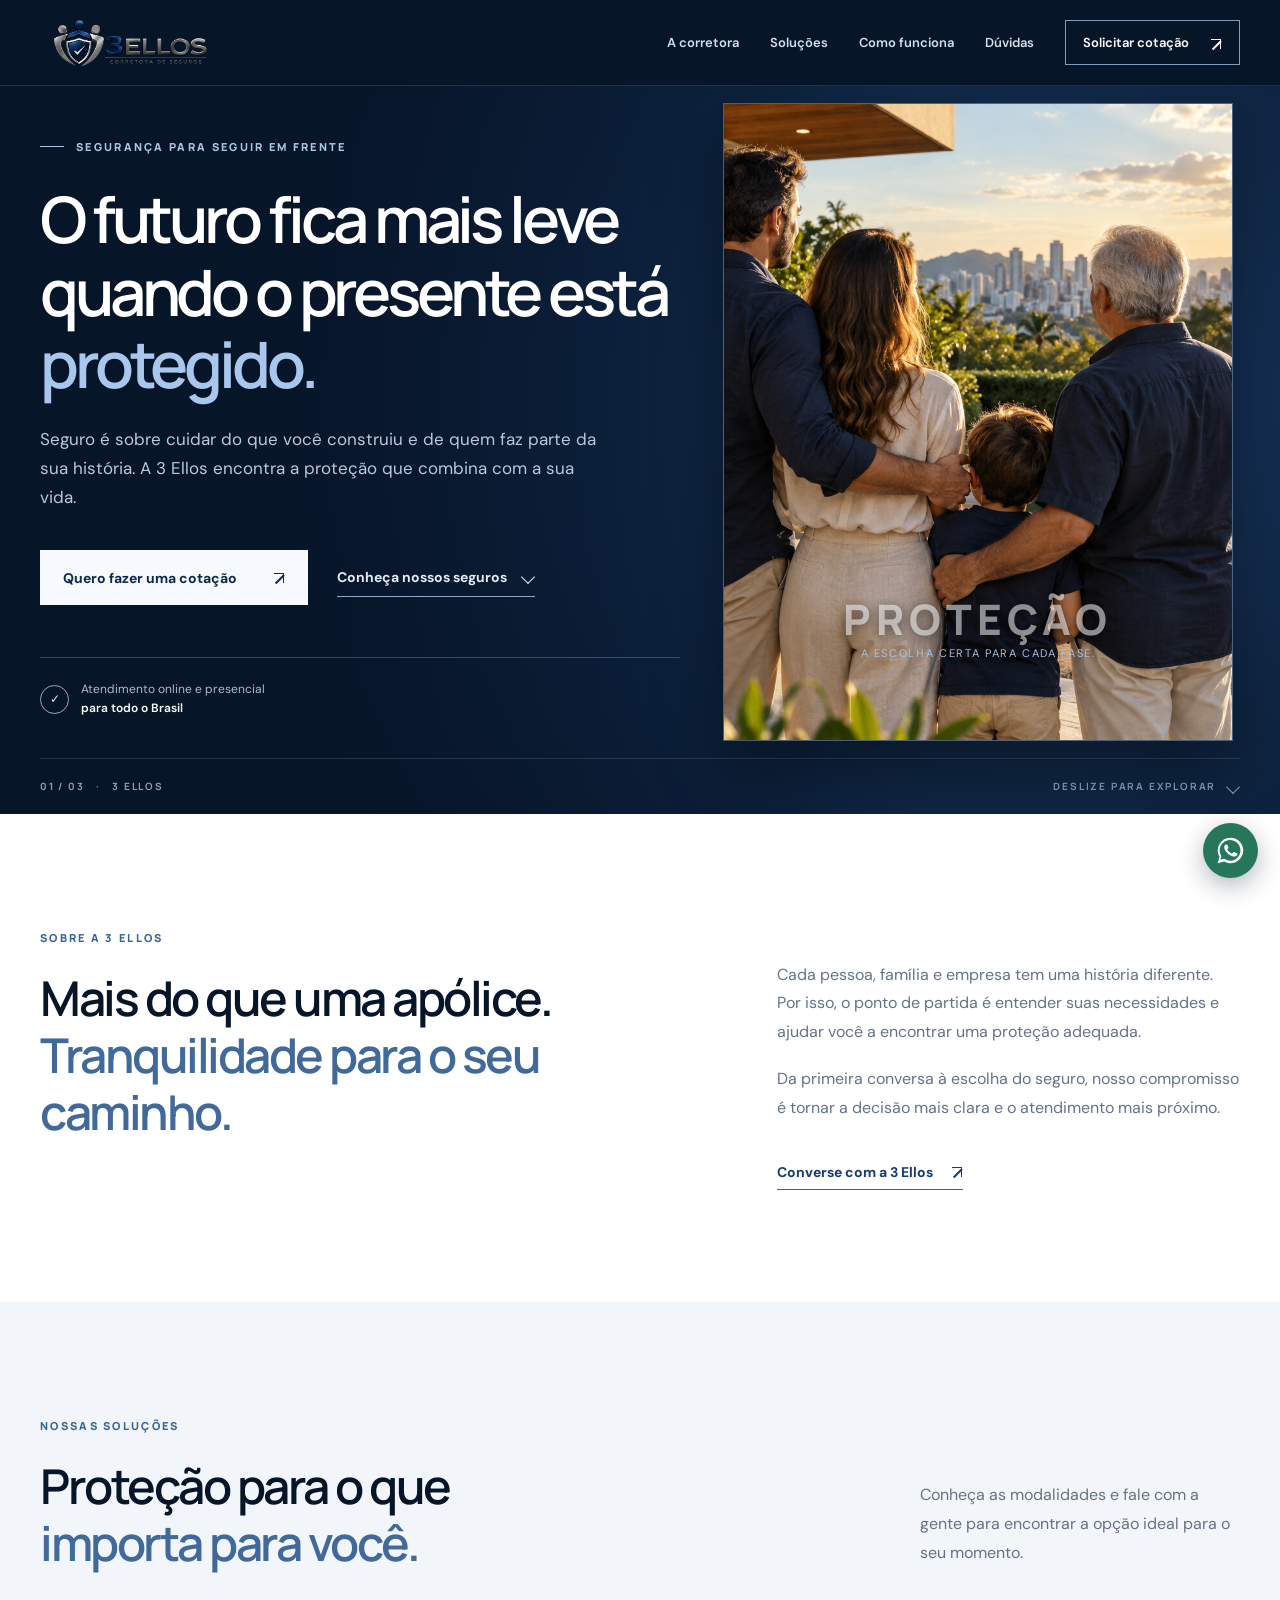
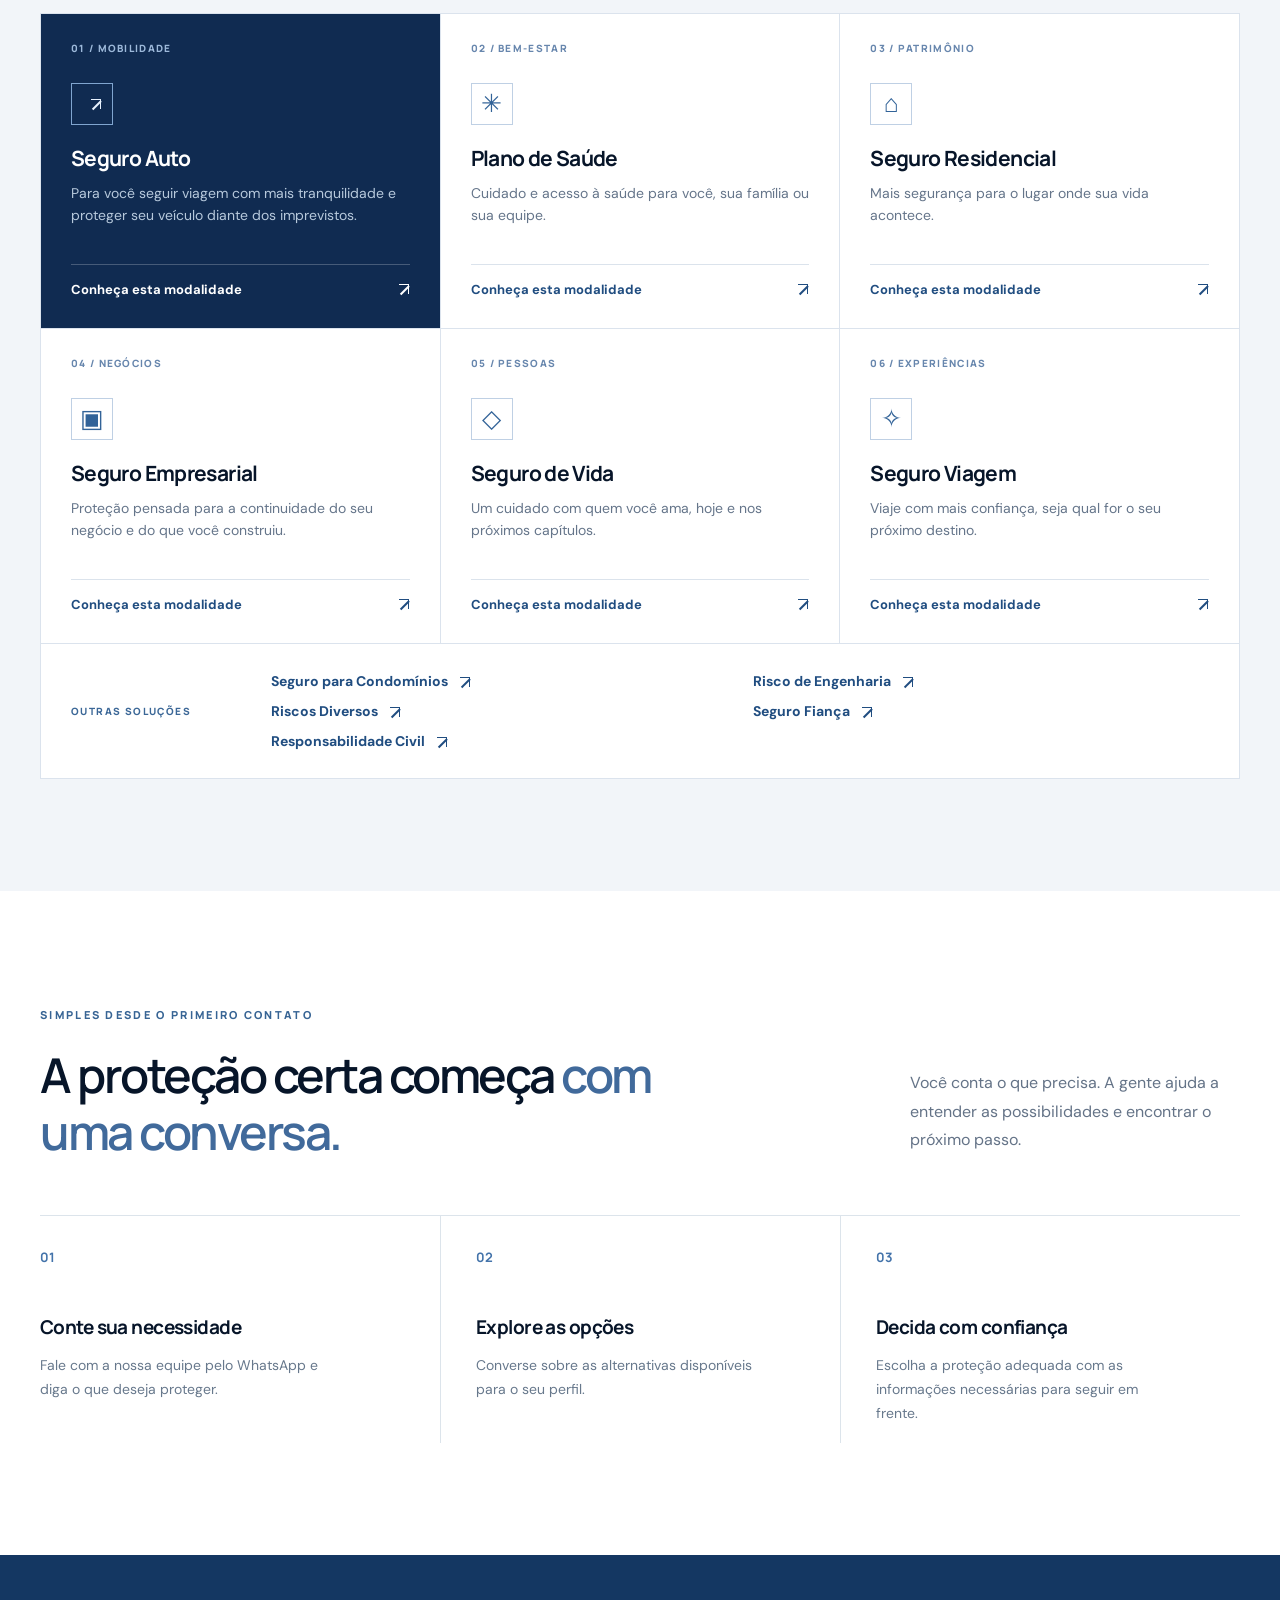
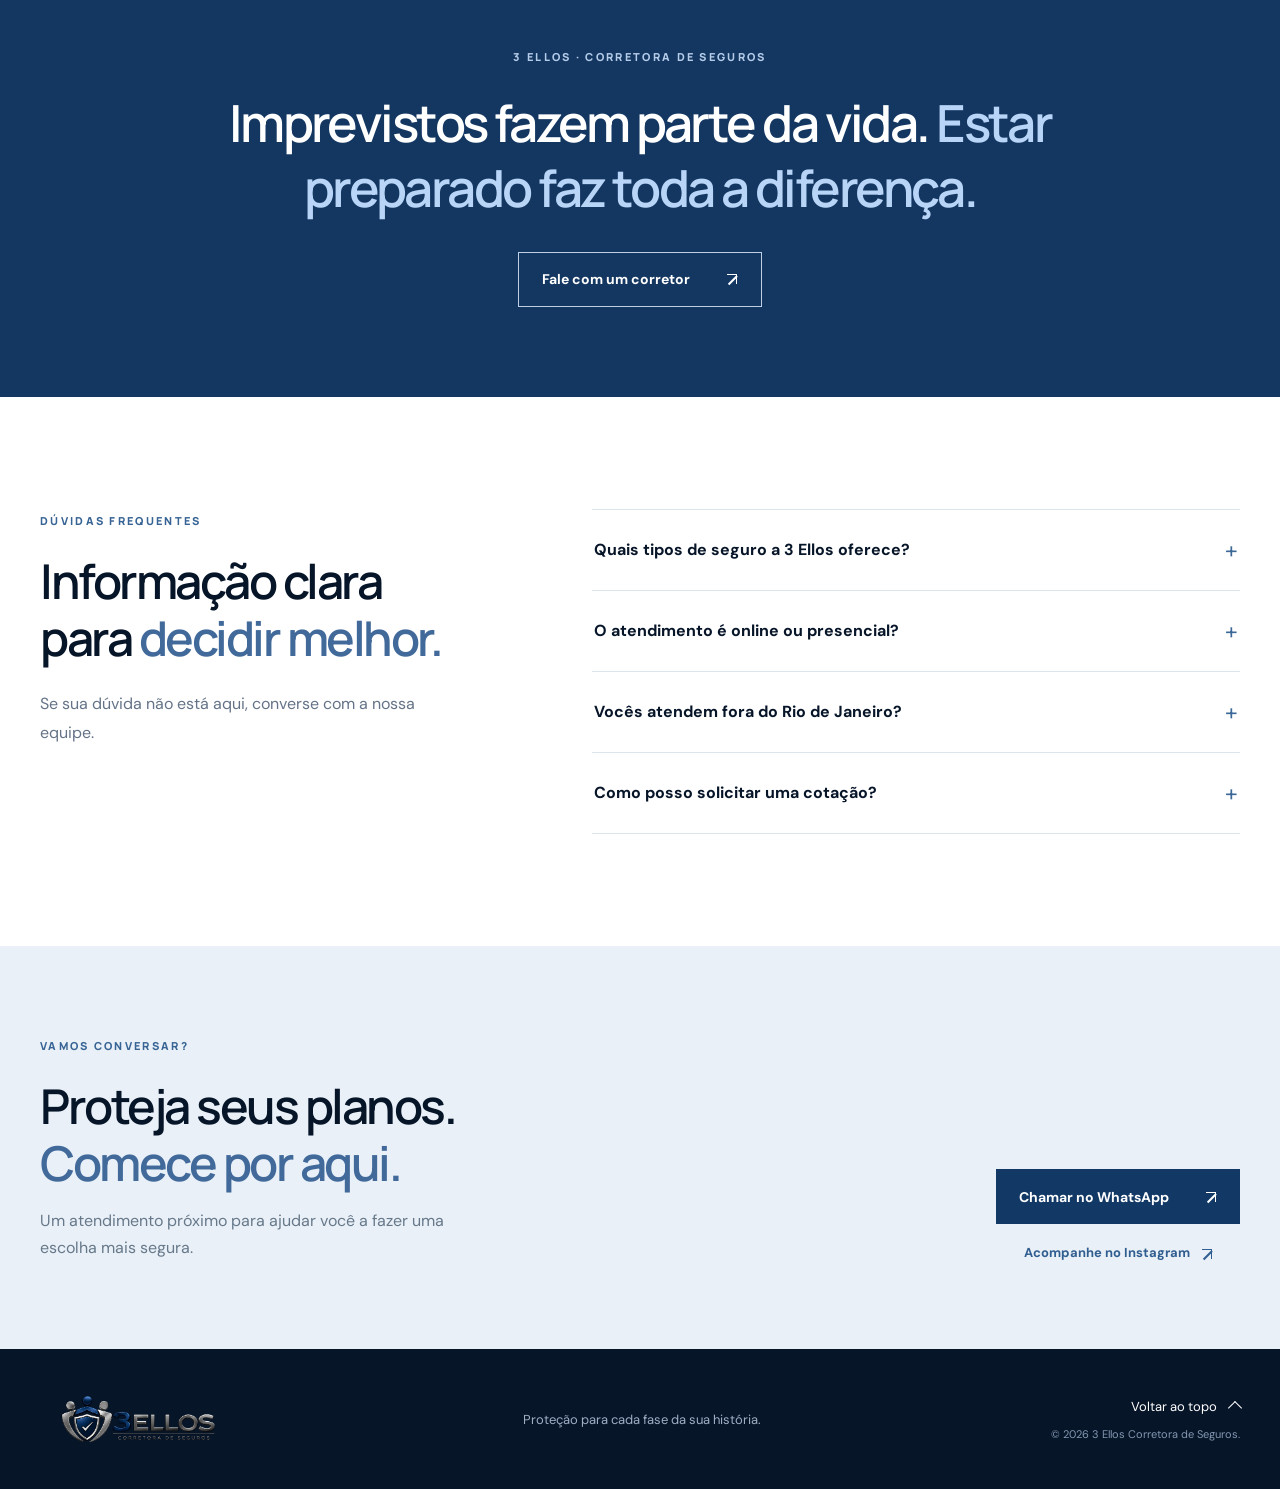
==== index.html @ 2ee2cdd0 "primeiras alterações" ====
<!doctype html>
<html lang="pt-BR">

<head>
  <meta charset="utf-8">
  <meta name="viewport" content="width=device-width,initial-scale=1">
  <meta name="theme-color" content="#071529">
  <meta name="description" content="3 Ellos Corretora de Seguros. Proteção para sua vida, família, patrimônio e empresa. Atendimento online e presencial em todo o Brasil.">
  <title>3 Ellos | Corretora de Seguros</title>
  <link rel="preconnect" href="https://fonts.googleapis.com">
  <link rel="preconnect" href="https://fonts.gstatic.com" crossorigin>
  <link href="https://fonts.googleapis.com/css2?family=DM+Sans:wght@400;500;600;700&family=Manrope:wght@400;500;600;700;800&display=swap" rel="stylesheet">
  <link rel="icon" type="image/svg+xml" href="favicon.svg">
  <link rel="stylesheet" href="style.css">
</head>

<body>
  <a class="skip" href="#conteudo">Pular para conteúdo</a>

  <header class="header" id="inicio">
    <div class="container nav">
      <a class="brand" href="#inicio" aria-label="3 Ellos, início">
        <img class="brand-logo" src="logo-3ellos.png" alt="3 Ellos Corretora de Seguros">
      </a>
      <button class="menu-toggle" aria-label="Abrir menu" aria-expanded="false" aria-controls="menu">
        <span></span><span></span>
      </button>
      <nav id="menu" class="menu" aria-label="Navegação principal">
        <a href="#sobre">A corretora</a>
        <a href="#solucoes">Soluções</a>
        <a href="#como-funciona">Como funciona</a>
        <a href="#duvidas">Dúvidas</a>
        <a class="menu-cta" href="https://wa.me/5521996011307?text=Ol%C3%A1%2C%20vim%20pelo%20site%20e%20gostaria%20de%20fazer%20uma%20cota%C3%A7%C3%A3o." target="_blank" rel="noopener noreferrer">
          Solicitar cotação <span class="icon icon-diagonal" aria-hidden="true"></span>
        </a>
      </nav>
    </div>
  </header>

  <main id="conteudo">
    <section class="hero">
      <div class="container hero-inner">
        <div class="hero-copy">
          <span class="eyebrow"><span class="eyebrow-line"></span> SEGURANÇA PARA SEGUIR EM FRENTE</span>
          <h1>O futuro fica mais leve quando o presente está <em>protegido.</em></h1>
          <p>Seguro é sobre cuidar do que você construiu e de quem faz parte da sua história. A 3 Ellos encontra a proteção que combina com a sua vida.</p>
          <div class="hero-actions">
            <a class="button button-primary" href="https://wa.me/5521996011307?text=Ol%C3%A1%2C%20vim%20pelo%20site%20e%20gostaria%20de%20fazer%20uma%20cota%C3%A7%C3%A3o." target="_blank" rel="noopener noreferrer">
              Quero fazer uma cotação <span class="icon icon-diagonal" aria-hidden="true"></span>
            </a>
            <a class="text-link" href="#solucoes">
              Conheça nossos seguros <span class="icon icon-down" aria-hidden="true"></span>
            </a>
          </div>
          <div class="hero-note">
            <span class="note-mark">✓</span>
            <span>Atendimento online e presencial<br><strong>para todo o Brasil</strong></span>
          </div>
        </div>

        <div class="hero-art">
          <div class="art-orbit orbit-one"></div>
          <div class="art-orbit orbit-two"></div>
          <div class="hero-photo">
            <img src="seguro-familia.png" alt="Família reunida em casa ao pôr do sol" fetchpriority="high">
          </div>
          <span class="art-word" aria-hidden="true">PROTEÇÃO</span>
          <span class="art-caption">A escolha certa para cada fase.</span>
        </div>
      </div>
      <div class="container hero-bottom">
        <span>01 / 03 &nbsp; · &nbsp; 3 ELLOS</span>
        <span>DESLIZE PARA EXPLORAR <span class="icon icon-down" aria-hidden="true"></span></span>
      </div>
    </section>

    <section class="intro section" id="sobre">
      <div class="container intro-grid">
        <div>
          <span class="section-kicker">SOBRE A 3 ELLOS</span>
          <h2>Mais do que uma apólice. <span>Tranquilidade para o seu caminho.</span></h2>
        </div>
        <div class="intro-right">
          <p>Cada pessoa, família e empresa tem uma história diferente. Por isso, o ponto de partida é entender suas necessidades e ajudar você a encontrar uma proteção adequada.</p>
          <p>Da primeira conversa à escolha do seguro, nosso compromisso é tornar a decisão mais clara e o atendimento mais próximo.</p>
          <a class="inline-link" href="https://wa.me/5521996011307?text=Ol%C3%A1%2C%20quero%20conhecer%20melhor%20a%203%20Ellos." target="_blank" rel="noopener noreferrer">
            Converse com a 3 Ellos <span class="icon icon-diagonal" aria-hidden="true"></span>
          </a>
        </div>
      </div>
    </section>

    <section class="services section" id="solucoes">
      <div class="container">
        <div class="section-head">
          <div>
            <span class="section-kicker">NOSSAS SOLUÇÕES</span>
            <h2>Proteção para o que<br><span>importa para você.</span></h2>
          </div>
          <p>Conheça as modalidades e fale com a gente para encontrar a opção ideal para o seu momento.</p>
        </div>

        <div class="service-grid">
          <article class="service-card featured">
            <span class="card-num">01 / MOBILIDADE</span>
            <div class="service-symbol" aria-hidden="true"><span class="icon icon-diagonal"></span></div>
            <h3>Seguro Auto</h3>
            <p>Para você seguir viagem com mais tranquilidade e proteger seu veículo diante dos imprevistos.</p>
            <a href="auto.html">Conheça esta modalidade <span class="icon icon-diagonal" aria-hidden="true"></span></a>
          </article>
          <article class="service-card">
            <span class="card-num">02 / BEM-ESTAR</span>
            <div class="service-symbol" aria-hidden="true">✳</div>
            <h3>Plano de Saúde</h3>
            <p>Cuidado e acesso à saúde para você, sua família ou sua equipe.</p>
            <a href="saude.html">Conheça esta modalidade <span class="icon icon-diagonal" aria-hidden="true"></span></a>
          </article>
          <article class="service-card">
            <span class="card-num">03 / PATRIMÔNIO</span>
            <div class="service-symbol" aria-hidden="true">⌂</div>
            <h3>Seguro Residencial</h3>
            <p>Mais segurança para o lugar onde sua vida acontece.</p>
            <a href="residencial.html">Conheça esta modalidade <span class="icon icon-diagonal" aria-hidden="true"></span></a>
          </article>
          <article class="service-card">
            <span class="card-num">04 / NEGÓCIOS</span>
            <div class="service-symbol" aria-hidden="true">▣</div>
            <h3>Seguro Empresarial</h3>
            <p>Proteção pensada para a continuidade do seu negócio e do que você construiu.</p>
            <a href="empresarial.html">Conheça esta modalidade <span class="icon icon-diagonal" aria-hidden="true"></span></a>
          </article>
          <article class="service-card">
            <span class="card-num">05 / PESSOAS</span>
            <div class="service-symbol" aria-hidden="true">◇</div>
            <h3>Seguro de Vida</h3>
            <p>Um cuidado com quem você ama, hoje e nos próximos capítulos.</p>
            <a href="vida.html">Conheça esta modalidade <span class="icon icon-diagonal" aria-hidden="true"></span></a>
          </article>
          <article class="service-card">
            <span class="card-num">06 / EXPERIÊNCIAS</span>
            <div class="service-symbol" aria-hidden="true">✧</div>
            <h3>Seguro Viagem</h3>
            <p>Viaje com mais confiança, seja qual for o seu próximo destino.</p>
            <a href="viagem.html">Conheça esta modalidade <span class="icon icon-diagonal" aria-hidden="true"></span></a>
          </article>
        </div>

        <div class="more-services">
          <span>OUTRAS SOLUÇÕES</span>
          <div class="other-links">
            <a href="condominios.html">Seguro para Condomínios <span class="icon icon-diagonal" aria-hidden="true"></span></a>
            <a href="engenharia.html">Risco de Engenharia <span class="icon icon-diagonal" aria-hidden="true"></span></a>
            <a href="riscos-diversos.html">Riscos Diversos <span class="icon icon-diagonal" aria-hidden="true"></span></a>
            <a href="fianca.html">Seguro Fiança <span class="icon icon-diagonal" aria-hidden="true"></span></a>
            <a href="responsabilidade-civil.html">Responsabilidade Civil <span class="icon icon-diagonal" aria-hidden="true"></span></a>
          </div>
        </div>
      </div>
    </section>

    <section class="process section" id="como-funciona">
      <div class="container">
        <span class="section-kicker">SIMPLES DESDE O PRIMEIRO CONTATO</span>
        <div class="process-heading">
          <h2>A proteção certa começa <span>com uma conversa.</span></h2>
          <p>Você conta o que precisa. A gente ajuda a entender as possibilidades e encontrar o próximo passo.</p>
        </div>
        <div class="steps">
          <article><span>01</span>
            <h3>Conte sua necessidade</h3>
            <p>Fale com a nossa equipe pelo WhatsApp e diga o que deseja proteger.</p>
          </article>
          <article><span>02</span>
            <h3>Explore as opções</h3>
            <p>Converse sobre as alternativas disponíveis para o seu perfil.</p>
          </article>
          <article><span>03</span>
            <h3>Decida com confiança</h3>
            <p>Escolha a proteção adequada com as informações necessárias para seguir em frente.</p>
          </article>
        </div>
      </div>
    </section>

    <section class="statement">
      <div class="container statement-inner">
        <span class="section-kicker">3 ELLOS · CORRETORA DE SEGUROS</span>
        <p>Imprevistos fazem parte da vida. <em>Estar preparado faz toda a diferença.</em></p>
        <a class="button button-light" href="https://wa.me/5521996011307?text=Ol%C3%A1%2C%20vim%20pelo%20site%20e%20gostaria%20de%20fazer%20uma%20cota%C3%A7%C3%A3o." target="_blank" rel="noopener noreferrer">
          Fale com um corretor <span class="icon icon-diagonal" aria-hidden="true"></span>
        </a>
      </div>
    </section>

    <section class="faq section" id="duvidas">
      <div class="container faq-grid">
        <div>
          <span class="section-kicker">DÚVIDAS FREQUENTES</span>
          <h2>Informação clara para <span>decidir melhor.</span></h2>
          <p>Se sua dúvida não está aqui, converse com a nossa equipe.</p>
        </div>
        <div class="faq-list">
          <details>
            <summary>Quais tipos de seguro a 3 Ellos oferece?<span aria-hidden="true">+</span></summary>
            <p>Atendemos demandas de seguro auto, residencial, empresarial, de vida, viagem, condomínios, fiança, responsabilidade civil, riscos diversos e risco de engenharia, além de planos de saúde. Entre em contato para conversar sobre sua necessidade específica.</p>
          </details>
          <details>
            <summary>O atendimento é online ou presencial?<span aria-hidden="true">+</span></summary>
            <p>Os dois. Você pode começar a conversa online e consultar a possibilidade de atendimento presencial com a equipe.</p>
          </details>
          <details>
            <summary>Vocês atendem fora do Rio de Janeiro?<span aria-hidden="true">+</span></summary>
            <p>Sim. A 3 Ellos atende clientes em todo o Brasil.</p>
          </details>
          <details>
            <summary>Como posso solicitar uma cotação?<span aria-hidden="true">+</span></summary>
            <p>Use um dos botões de cotação do site para conversar pelo WhatsApp. Conte qual seguro você procura e a equipe orientará os próximos passos.</p>
          </details>
        </div>
      </div>
    </section>

    <section class="contact" id="contato">
      <div class="container contact-inner">
        <div>
          <span class="section-kicker">VAMOS CONVERSAR?</span>
          <h2>Proteja seus planos.<br><span>Comece por aqui.</span></h2>
          <p>Um atendimento próximo para ajudar você a fazer uma escolha mais segura.</p>
        </div>
        <div class="contact-actions">
          <a class="button button-primary" href="https://wa.me/5521996011307?text=Ol%C3%A1%2C%20vim%20pelo%20site%20e%20gostaria%20de%20fazer%20uma%20cota%C3%A7%C3%A3o." target="_blank" rel="noopener noreferrer">
            Chamar no WhatsApp <span class="icon icon-diagonal" aria-hidden="true"></span>
          </a>
          <a href="https://www.instagram.com/3elloscorretoradeseguros/" target="_blank" rel="noopener noreferrer">
            Acompanhe no Instagram <span class="icon icon-diagonal" aria-hidden="true"></span>
          </a>
        </div>
      </div>
    </section>
  </main>

  <footer class="footer">
    <div class="container footer-inner">
      <a class="brand" href="#inicio">
        <img class="brand-logo" src="logo-3ellos.png" alt="3 Ellos Corretora de Seguros">
      </a>
      <p>Proteção para cada fase da sua história.</p>
      <div>
        <a href="#inicio">Voltar ao topo <span class="icon icon-up" aria-hidden="true"></span></a>
        <small>© <span id="year"></span> 3 Ellos Corretora de Seguros.</small>
      </div>
    </div>
  </footer>

  <a class="floating" href="https://wa.me/5521996011307?text=Ol%C3%A1%2C%20vim%20pelo%20site%20e%20gostaria%20de%20fazer%20uma%20cota%C3%A7%C3%A3o." target="_blank" rel="noopener noreferrer" aria-label="Solicitar cotação pelo WhatsApp">
    <svg viewBox="0 0 32 32" fill="currentColor" aria-hidden="true">
      <path d="M16 .8A15.1 15.1 0 0 0 3 23.5L.8 31l7.7-2A15.1 15.1 0 1 0 16 .8Zm0 27.4c-2.5 0-4.9-.7-7-2l-.5-.3-4.5 1.2 1.2-4.4-.3-.5a12.3 12.3 0 1 1 11.1 6Zm6.8-9.2c-.4-.2-2.2-1.1-2.6-1.2-.3-.1-.6-.2-.8.2-.3.4-1 1.2-1.2 1.4-.2.2-.4.3-.8.1-.4-.2-1.6-.6-3-1.9-1.1-1-1.9-2.2-2.1-2.6-.2-.4 0-.6.2-.8l.6-.7.4-.6c.1-.2 0-.5 0-.7l-1.2-2.8c-.3-.7-.6-.6-.8-.6h-.7c-.3 0-.7.1-1 .5-.3.4-1.3 1.3-1.3 3.1s1.4 3.6 1.6 3.9c.2.2 2.8 4.3 6.8 6 .9.4 1.6.6 2.2.7.9.3 1.7.2 2.3.2.7-.1 2.2-.9 2.5-1.8.3-.9.3-1.7.2-1.8-.1-.2-.3-.3-.7-.5Z" />
    </svg>
  </a>

  <script src="script.js" defer></script>
</body>

</html>
---- style.css ----
:root {
  --navy: #071529;
  --blue: #204c83;
  font-family: "DM Sans", sans-serif;
  color: var(--navy);
  scroll-behavior: smooth;
}

* {
  box-sizing: border-box;
}
body {
  margin: 0;
  background: #fff;
  overflow-x: hidden;
}
a {
  color: inherit;
  text-decoration: none;
}
button {
  font: inherit;
}
svg {
  display: block;
}
.container {
  width: min(1200px, calc(100% - 64px));
  margin: auto;
}

.skip {
  position: absolute;
  top: -100px;
  left: 16px;
  background: #fff;
  color: #000;
  padding: 12px;
  z-index: 100;
}
.skip:focus {
  top: 12px;
}

.header {
  height: 86px;
  background: var(--navy);
  color: #fff;
  border-bottom: 1px solid #ffffff1d;
  position: relative;
  z-index: 30;
}
.nav {
  height: 100%;
  display: flex;
  align-items: center;
  justify-content: space-between;
  gap: 30px;
}
.brand {
  display: inline-flex;
  align-items: center;
  flex: none;
}
.brand-logo {
  display: block;
  width: 176px;
  height: auto;
  max-height: 56px;
  object-fit: contain;
}
.menu {
  display: flex;
  align-items: center;
  gap: 31px;
  font-size: 13px;
  font-weight: 600;
}
.menu > a:not(.menu-cta) {
  color: #d5dfeb;
  transition: color 0.2s;
}
.menu > a:hover {
  color: #fff;
}
.menu-cta {
  border: 1px solid #829cbd;
  padding: 13px 17px;
  white-space: nowrap;
}
.menu-cta span,
.button span,
.inline-link span {
  margin-left: 18px;
}
.menu-toggle {
  display: none;
}

.hero {
  background: radial-gradient(
    circle at 81% 43%,
    #1a3a68 0,
    #102847 30%,
    var(--navy) 70%
  );
  color: #fff;
  min-height: 680px;
  position: relative;
  overflow: hidden;
}
.hero::before {
  content: "";
  position: absolute;
  inset: 0;
  background: linear-gradient(90deg, #071529 0%, transparent 70%);
  pointer-events: none;
}
.hero-inner {
  min-height: 622px;
  display: grid;
  grid-template-columns: 1.1fr 0.9fr;
  align-items: center;
  gap: 36px;
  position: relative;
}
.hero-copy {
  padding: 53px 0 40px;
  position: relative;
  z-index: 1;
}
.eyebrow,
.section-kicker {
  font:
    800 11px/1.4 "Manrope",
    sans-serif;
  letter-spacing: 0.21em;
}
.eyebrow {
  color: #aec6e4;
  display: flex;
  align-items: center;
  gap: 12px;
}
.eyebrow-line {
  height: 1px;
  width: 24px;
  background: #aec6e4;
}
.hero h1,
h2,
h3,
.statement p {
  font-family: "Manrope", sans-serif;
}
.hero h1 {
  font-size: clamp(44px, 5vw, 71px);
  line-height: 1.13;
  letter-spacing: -0.065em;
  font-weight: 600;
  margin: 29px 0 25px;
  max-width: 700px;
}
.hero h1 em {
  color: #a9c7ed;
  font-style: normal;
}
.hero-copy > p {
  color: #bac9d9;
  font-size: 17px;
  line-height: 1.7;
  max-width: 560px;
  margin: 0;
}
.hero-actions {
  display: flex;
  align-items: center;
  gap: 29px;
  flex-wrap: wrap;
  margin-top: 38px;
}
.button {
  display: inline-flex;
  align-items: center;
  justify-content: space-between;
  gap: 18px;
  min-height: 55px;
  padding: 16px 23px;
  font-size: 14px;
  font-weight: 700;
  transition:
    transform 0.2s,
    background 0.2s;
}
.button:hover {
  transform: translateY(-2px);
}
.button-primary {
  background: #f6f9fd;
  color: #0d294d;
}
.button-primary:hover {
  background: #dbe8f8;
}
.text-link {
  font-size: 14px;
  font-weight: 700;
  color: #e2ebf6;
  border-bottom: 1px solid #8ca7c9;
  padding: 10px 0;
}
.text-link span {
  margin-left: 13px;
}
.hero-note {
  border-top: 1px solid #ffffff35;
  margin-top: 52px;
  padding-top: 22px;
  display: flex;
  align-items: center;
  gap: 12px;
  color: #a9bbcf;
  font-size: 12px;
  line-height: 1.6;
}
.hero-note strong {
  color: #fff;
  font-weight: 600;
}
.note-mark {
  border: 1px solid #8fa9c8;
  border-radius: 50%;
  width: 29px;
  height: 29px;
  display: grid;
  place-items: center;
  color: #d6e6f7;
}
.hero-art {
  height: 480px;
  position: relative;
  display: grid;
  place-items: center;
}
.art-orbit {
  position: absolute;
  border: 1px solid #90aed033;
  border-radius: 50%;
  width: 480px;
  height: 480px;
}
.orbit-two {
  width: 345px;
  height: 345px;
  border-color: #9cbde535;
}
.hero-photo {
  width: min(100%, 510px);
  aspect-ratio: 4 / 5;
  position: relative;
  z-index: 1;
  overflow: hidden;
  box-shadow: 0 28px 60px #0006;
  border: 1px solid #ffffff45;
}
.hero-photo img {
  width: 100%;
  height: 100%;
  object-fit: cover;
  object-position: 53% center;
  display: block;
}
.art-word {
  position: absolute;
  bottom: 22px;
  left: 50%;
  transform: translateX(-50%);
  font:
    800 42px/1 "Manrope",
    sans-serif;
  letter-spacing: 0.13em;
  color: #fff8;
  text-shadow: 0 2px 12px #0008;
  white-space: nowrap;
  z-index: 2;
}
.art-caption {
  position: absolute;
  bottom: 2px;
  font-size: 11px;
  letter-spacing: 0.15em;
  color: #aabfdb;
  text-transform: uppercase;
  z-index: 2;
}
.hero-bottom {
  display: flex;
  justify-content: space-between;
  border-top: 1px solid #ffffff20;
  padding: 20px 0;
  color: #8ba0bb;
  font:
    700 10px "Manrope",
    sans-serif;
  letter-spacing: 0.18em;
  position: relative;
}

.section {
  padding: 112px 0;
}
.section-kicker {
  color: #376494;
}
.intro-grid {
  display: grid;
  grid-template-columns: 1fr 0.78fr;
  gap: 12%;
}
.intro h2,
.section-head h2,
.process h2,
.faq h2,
.contact h2 {
  font-size: clamp(34px, 3.75vw, 52px);
  line-height: 1.19;
  letter-spacing: -0.052em;
  font-weight: 600;
  margin: 22px 0 0;
}
.intro h2 span,
.section-head h2 span,
.process h2 span,
.faq h2 span,
.contact h2 span {
  color: #416a9b;
}
.intro-right {
  padding-top: 35px;
}
.intro-right p,
.section-head > p,
.process-heading > p,
.faq-grid > div > p {
  font-size: 16px;
  line-height: 1.8;
  color: #647387;
  margin: 0 0 18px;
}
.inline-link {
  display: inline-flex;
  align-items: center;
  border-bottom: 1px solid #376494;
  padding: 8px 0;
  color: #173d6e;
  font-weight: 700;
  font-size: 14px;
  margin-top: 14px;
}

.services {
  background: #f2f5f9;
}
.section-head {
  display: flex;
  justify-content: space-between;
  align-items: end;
  gap: 40px;
  margin-bottom: 42px;
}
.section-head > p {
  max-width: 320px;
  margin: 0 0 3px;
}
.service-grid {
  display: grid;
  grid-template-columns: repeat(3, 1fr);
  gap: 1px;
  background: #dbe3ed;
  border: 1px solid #dbe3ed;
}
.service-card {
  background: #fff;
  min-height: 314px;
  padding: 27px 30px 30px;
  display: flex;
  flex-direction: column;
  transition: background 0.2s;
}
.service-card:hover {
  background: #f9fbfd;
}
.service-card.featured {
  background: #102b51;
  color: #fff;
}
.card-num {
  font:
    800 10px "Manrope",
    sans-serif;
  letter-spacing: 0.13em;
  color: #6786ad;
}
.featured .card-num {
  color: #9db9da;
}
.service-symbol {
  width: 42px;
  height: 42px;
  border: 1px solid #bfd0e4;
  color: #326398;
  display: grid;
  place-items: center;
  font-size: 25px;
  margin: 28px 0 19px;
}
.featured .service-symbol {
  border-color: #80a5cf;
  color: #e7f1fd;
}
.service-card h3 {
  font-size: 21px;
  letter-spacing: -0.03em;
  margin: 0 0 10px;
}
.service-card p {
  color: #65758a;
  line-height: 1.6;
  font-size: 14px;
  margin: 0 0 20px;
}
.featured p {
  color: #b7c9dc;
}
.service-card a {
  margin-top: auto;
  display: flex;
  align-items: center;
  justify-content: space-between;
  border-top: 1px solid #dbe3ec;
  padding-top: 16px;
  color: #204d80;
  font-weight: 700;
  font-size: 13px;
}
.featured a {
  color: #fff;
  border-color: #ffffff3a;
}
.more-services {
  border: 1px solid #dbe3ed;
  border-top: 0;
  background: #fff;
  padding: 28px 30px;
  display: grid;
  grid-template-columns: 180px 1fr;
  align-items: center;
  gap: 20px;
}
.more-services > span {
  font:
    800 10px "Manrope",
    sans-serif;
  letter-spacing: 0.14em;
  color: #3b6797;
}
.other-links {
  display: grid;
  grid-template-columns: repeat(2, minmax(0, 1fr));
  gap: 12px 26px;
}
.other-links a {
  font-size: 14px;
  color: #204d80;
  font-weight: 700;
}
.other-links a:hover {
  text-decoration: underline;
}

.process-heading {
  display: flex;
  justify-content: space-between;
  gap: 50px;
  align-items: end;
}
.process-heading h2 {
  max-width: 670px;
}
.process-heading > p {
  max-width: 330px;
  margin: 0 0 5px;
}
.steps {
  display: grid;
  grid-template-columns: repeat(3, 1fr);
  margin-top: 55px;
  border-top: 1px solid #dce4eb;
}
.steps article {
  padding: 30px 35px 4px 0;
}
.steps article + article {
  border-left: 1px solid #dce4eb;
  padding-left: 35px;
}
.steps span {
  font:
    700 13px "Manrope",
    sans-serif;
  color: #4373aa;
}
.steps h3 {
  font-size: 19px;
  letter-spacing: -0.03em;
  margin: 47px 0 10px;
}
.steps p {
  font-size: 14px;
  line-height: 1.7;
  color: #67788c;
  max-width: 305px;
}

.statement {
  background: #143762;
  color: #fff;
  text-align: center;
  padding: 90px 0;
}
.statement .section-kicker {
  color: #b5cce9;
}
.statement p {
  font-size: clamp(29px, 4vw, 52px);
  font-weight: 600;
  letter-spacing: -0.05em;
  line-height: 1.26;
  max-width: 860px;
  margin: 24px auto 32px;
}
.statement em {
  font-style: normal;
  color: #b8d5f7;
}
.button-light {
  border: 1px solid #bfd0e5;
  color: #fff;
}
.button-light:hover {
  background: #ffffff16;
}

.faq-grid {
  display: grid;
  grid-template-columns: 0.8fr 1.2fr;
  gap: 10%;
}
.faq-grid > div > p {
  margin-top: 24px;
}
.faq-list {
  border-top: 1px solid #dce4ec;
}
.faq-list details {
  border-bottom: 1px solid #dce4ec;
}
.faq-list summary {
  cursor: pointer;
  display: flex;
  justify-content: space-between;
  align-items: center;
  gap: 20px;
  padding: 25px 2px;
  font-weight: 700;
  font-size: 16px;
  list-style: none;
}
.faq-list summary::-webkit-details-marker {
  display: none;
}
.faq-list summary span {
  font-size: 23px;
  font-weight: 400;
  color: #3c6898;
  transition: transform 0.2s;
}
.faq-list details[open] summary span {
  transform: rotate(45deg);
}
.faq-list details p {
  font-size: 14px;
  line-height: 1.7;
  color: #627185;
  margin: -5px 0 22px;
  max-width: 560px;
}

.contact {
  background: #e9f0f7;
  padding: 88px 0;
}
.contact-inner {
  display: flex;
  align-items: end;
  justify-content: space-between;
  gap: 40px;
}
.contact h2 {
  margin-bottom: 16px;
}
.contact p {
  color: #66788a;
  font-size: 16px;
  line-height: 1.7;
  max-width: 450px;
  margin: 0;
}
.contact-actions {
  display: grid;
  gap: 20px;
  min-width: 235px;
}
.contact-actions .button {
  background: #123966;
  color: #fff;
}
.contact-actions > a:last-child {
  text-align: center;
  font-weight: 700;
  font-size: 13px;
  color: #315e90;
}

.footer {
  background: #071529;
  color: #fff;
  padding: 42px 0;
}
.footer-inner {
  display: flex;
  align-items: center;
  justify-content: space-between;
  gap: 25px;
}
.footer .brand-logo {
  width: 192px;
}
.footer p {
  color: #9eafc4;
  font-size: 13px;
}
.footer-inner > div:last-child {
  display: grid;
  gap: 12px;
  text-align: right;
}
.footer-inner > div:last-child > a {
  font-size: 13px;
}
.footer small {
  color: #8398b0;
  font-size: 11px;
}

.floating {
  position: fixed;
  z-index: 20;
  bottom: 22px;
  right: 22px;
  width: 55px;
  height: 55px;
  border-radius: 50%;
  background: #267759;
  color: #fff;
  display: grid;
  place-items: center;
  box-shadow: 0 8px 24px #0715294d;
}
.floating svg {
  width: 27px;
}
.floating:hover {
  background: #1b674b;
}

a:focus-visible,
button:focus-visible,
summary:focus-visible {
  outline: 3px solid #79b4ff;
  outline-offset: 4px;
}

/* Páginas internas */
.detail-hero {
  background: linear-gradient(120deg, #071529, #1a3b67);
  color: #fff;
  padding: 75px 0 85px;
}
.detail-hero .container {
  max-width: 1050px;
}
.breadcrumb {
  font-size: 13px;
  color: #c2d4e9;
  margin-bottom: 52px;
}
.breadcrumb a {
  text-decoration: underline;
  text-underline-offset: 4px;
}
.detail-hero h1 {
  font:
    600 clamp(43px, 6vw, 74px)/1.1 "Manrope",
    sans-serif;
  letter-spacing: -0.055em;
  max-width: 840px;
  margin: 19px 0;
}
.detail-hero p {
  font-size: 18px;
  line-height: 1.7;
  color: #d4e2f2;
  max-width: 690px;
}
.detail-actions {
  display: flex;
  gap: 20px;
  flex-wrap: wrap;
  margin-top: 32px;
}
.detail-actions .button-primary {
  background: #fff;
}
.detail-actions .text-link {
  align-self: center;
}
.detail-grid {
  display: grid;
  grid-template-columns: 1fr 1fr;
  gap: 9%;
  align-items: start;
}
.detail-grid h2 {
  font:
    600 clamp(30px, 3vw, 44px)/1.2 "Manrope",
    sans-serif;
  letter-spacing: -0.045em;
  margin: 15px 0 20px;
}
.detail-grid p {
  font-size: 16px;
  line-height: 1.8;
  color: #5d6d80;
}
.detail-panel {
  background: #f1f5f9;
  padding: 35px;
  border-left: 3px solid #376494;
}
.detail-panel h3 {
  font:
    700 20px "Manrope",
    sans-serif;
  margin: 0 0 20px;
}
.detail-panel li {
  padding: 0 0 16px;
  margin-left: 19px;
  line-height: 1.6;
  color: #425571;
}
.detail-panel small {
  display: block;
  color: #677b91;
  line-height: 1.6;
  margin-top: 16px;
}
.detail-bottom {
  background: #e9f0f7;
  padding: 70px 0;
}
.detail-bottom .container {
  display: flex;
  justify-content: space-between;
  align-items: center;
  gap: 30px;
}
.detail-bottom h2 {
  font:
    600 clamp(27px, 3vw, 42px)/1.2 "Manrope",
    sans-serif;
  letter-spacing: -0.04em;
  margin: 0;
}
.detail-bottom p {
  color: #63768a;
  line-height: 1.6;
}
.detail-bottom .button {
  background: #123966;
  color: #fff;
  flex: none;
}

/* Setas em CSS, sem emojis */
.icon {
  display: inline-block;
  width: 12px;
  height: 12px;
  flex: none;
  vertical-align: middle;
  margin-left: 8px;
  position: relative;
  font-style: normal;
}
.icon::before {
  content: "";
  position: absolute;
  inset: 1px;
  border-top: 1.8px solid currentColor;
  border-right: 1.8px solid currentColor;
}
.icon-diagonal::after {
  content: "";
  position: absolute;
  width: 12px;
  height: 1.8px;
  background: currentColor;
  transform: rotate(-45deg);
  transform-origin: right center;
  right: 1px;
  top: 2px;
}
.icon-down::before {
  transform: rotate(135deg);
  inset: 0 2px 2px 0;
}
.icon-up::before {
  transform: rotate(-45deg);
  inset: 2px 0 0 2px;
}
.menu-cta .icon,
.button .icon,
.inline-link .icon {
  margin-left: 18px;
}

@media (max-width: 900px) {
  .container {
    width: min(100% - 40px, 650px);
  }
  .header {
    height: 76px;
  }
  .menu-toggle {
    display: flex;
    flex-direction: column;
    justify-content: center;
    gap: 6px;
    width: 44px;
    height: 44px;
    background: none;
    border: 1px solid #657c9b;
    color: #fff;
    cursor: pointer;
    align-items: center;
  }
  .menu-toggle span {
    display: block;
    width: 19px;
    height: 2px;
    background: currentColor;
  }
  .menu {
    display: none;
    position: absolute;
    top: 76px;
    left: 0;
    right: 0;
    background: #0a203c;
    flex-direction: column;
    align-items: stretch;
    gap: 0;
    padding: 14px 20px 24px;
    box-shadow: 0 20px 25px #0005;
  }
  .menu.open {
    display: flex;
  }
  .menu > a {
    padding: 16px 6px;
    border-bottom: 1px solid #ffffff1b;
    font-size: 15px;
  }
  .menu-cta {
    margin-top: 15px;
    text-align: center;
  }
  .hero-inner {
    display: flex;
    flex-direction: column;
    align-items: stretch;
    gap: 0;
    min-height: auto;
  }
  .hero-copy {
    padding: 70px 0 0;
  }
  .hero h1 {
    font-size: clamp(42px, 8vw, 67px);
  }
  .hero-art {
    height: 310px;
  }
  .hero-photo {
    height: 275px;
    aspect-ratio: auto;
    width: 100%;
  }
  .art-orbit {
    width: 300px;
    height: 300px;
  }
  .orbit-two {
    width: 230px;
    height: 230px;
  }
  .art-word {
    font-size: 31px;
    bottom: 30px;
  }
  .art-caption {
    bottom: 3px;
  }
  .hero-bottom {
    padding: 17px 0;
  }
  .section {
    padding: 80px 0;
  }
  .intro-grid,
  .faq-grid {
    grid-template-columns: 1fr;
    gap: 25px;
  }
  .intro-right {
    padding: 0;
  }
  .section-head,
  .process-heading {
    display: block;
  }
  .section-head > p,
  .process-heading > p {
    max-width: 550px;
    margin-top: 20px;
  }
  .service-grid {
    grid-template-columns: repeat(2, 1fr);
  }
  .more-services {
    grid-template-columns: 1fr;
    gap: 8px;
  }
  .contact-inner {
    align-items: start;
    flex-direction: column;
  }
  .footer-inner {
    flex-wrap: wrap;
  }
  .footer p {
    display: none;
  }
  .detail-grid {
    grid-template-columns: 1fr;
    gap: 28px;
  }
  .detail-bottom .container {
    align-items: start;
    flex-direction: column;
  }
}

@media (max-width: 600px) {
  .container {
    width: calc(100% - 36px);
  }
  .brand-logo {
    width: 148px;
    max-height: 50px;
  }
  .hero-copy {
    padding-top: 54px;
  }
  .hero h1 {
    font-size: clamp(39px, 10.5vw, 54px);
    line-height: 1.16;
    margin: 24px 0 18px;
  }
  .hero-copy > p {
    font-size: 16px;
  }
  .hero-actions {
    gap: 16px;
    margin-top: 30px;
    align-items: flex-start;
    flex-direction: column;
  }
  .hero-note {
    margin-top: 36px;
  }
  .hero-art {
    height: 280px;
  }
  .hero-photo {
    height: 270px;
  }
  .art-word {
    font-size: 29px;
    letter-spacing: 0.08em;
  }
  .hero-bottom {
    font-size: 9px;
  }
  .hero-bottom span:last-child {
    display: none;
  }
  .section {
    padding: 72px 0;
  }
  .intro h2,
  .section-head h2,
  .process h2,
  .faq h2,
  .contact h2 {
    font-size: clamp(33px, 9vw, 43px);
  }
  .service-grid,
  .other-links {
    grid-template-columns: 1fr;
  }
  .service-card {
    min-height: 262px;
    padding: 25px;
  }
  .service-symbol {
    margin: 15px 0;
  }
  .service-card p {
    font-size: 15px;
  }
  .more-services {
    padding: 24px;
  }
  .steps {
    grid-template-columns: 1fr;
    margin-top: 35px;
  }
  .steps article,
  .steps article + article {
    padding: 22px 0;
    border-left: 0;
    border-top: 1px solid #dce4eb;
  }
  .steps h3 {
    margin: 14px 0 8px;
  }
  .steps p {
    margin: 0;
  }
  .statement {
    padding: 72px 0;
  }
  .statement p {
    font-size: 32px;
  }
  .contact {
    padding: 72px 0;
  }
  .contact-actions {
    width: 100%;
  }
  .footer-inner {
    display: grid;
  }
  .footer-inner > div:last-child {
    text-align: left;
  }
  .footer .brand-logo {
    width: 176px;
  }
  .floating {
    bottom: 18px;
    right: 18px;
    width: 50px;
    height: 50px;
  }
  .detail-hero {
    padding: 45px 0 60px;
  }
  .breadcrumb {
    margin-bottom: 30px;
  }
  .detail-panel {
    padding: 26px;
  }
  .detail-bottom {
    padding: 55px 0;
  }
}

@media (prefers-reduced-motion: reduce) {
  :root {
    scroll-behavior: auto;
  }
  *,
  *::before,
  *::after {
    transition-duration: 0.01ms !important;
    animation-duration: 0.01ms !important;
  }
}
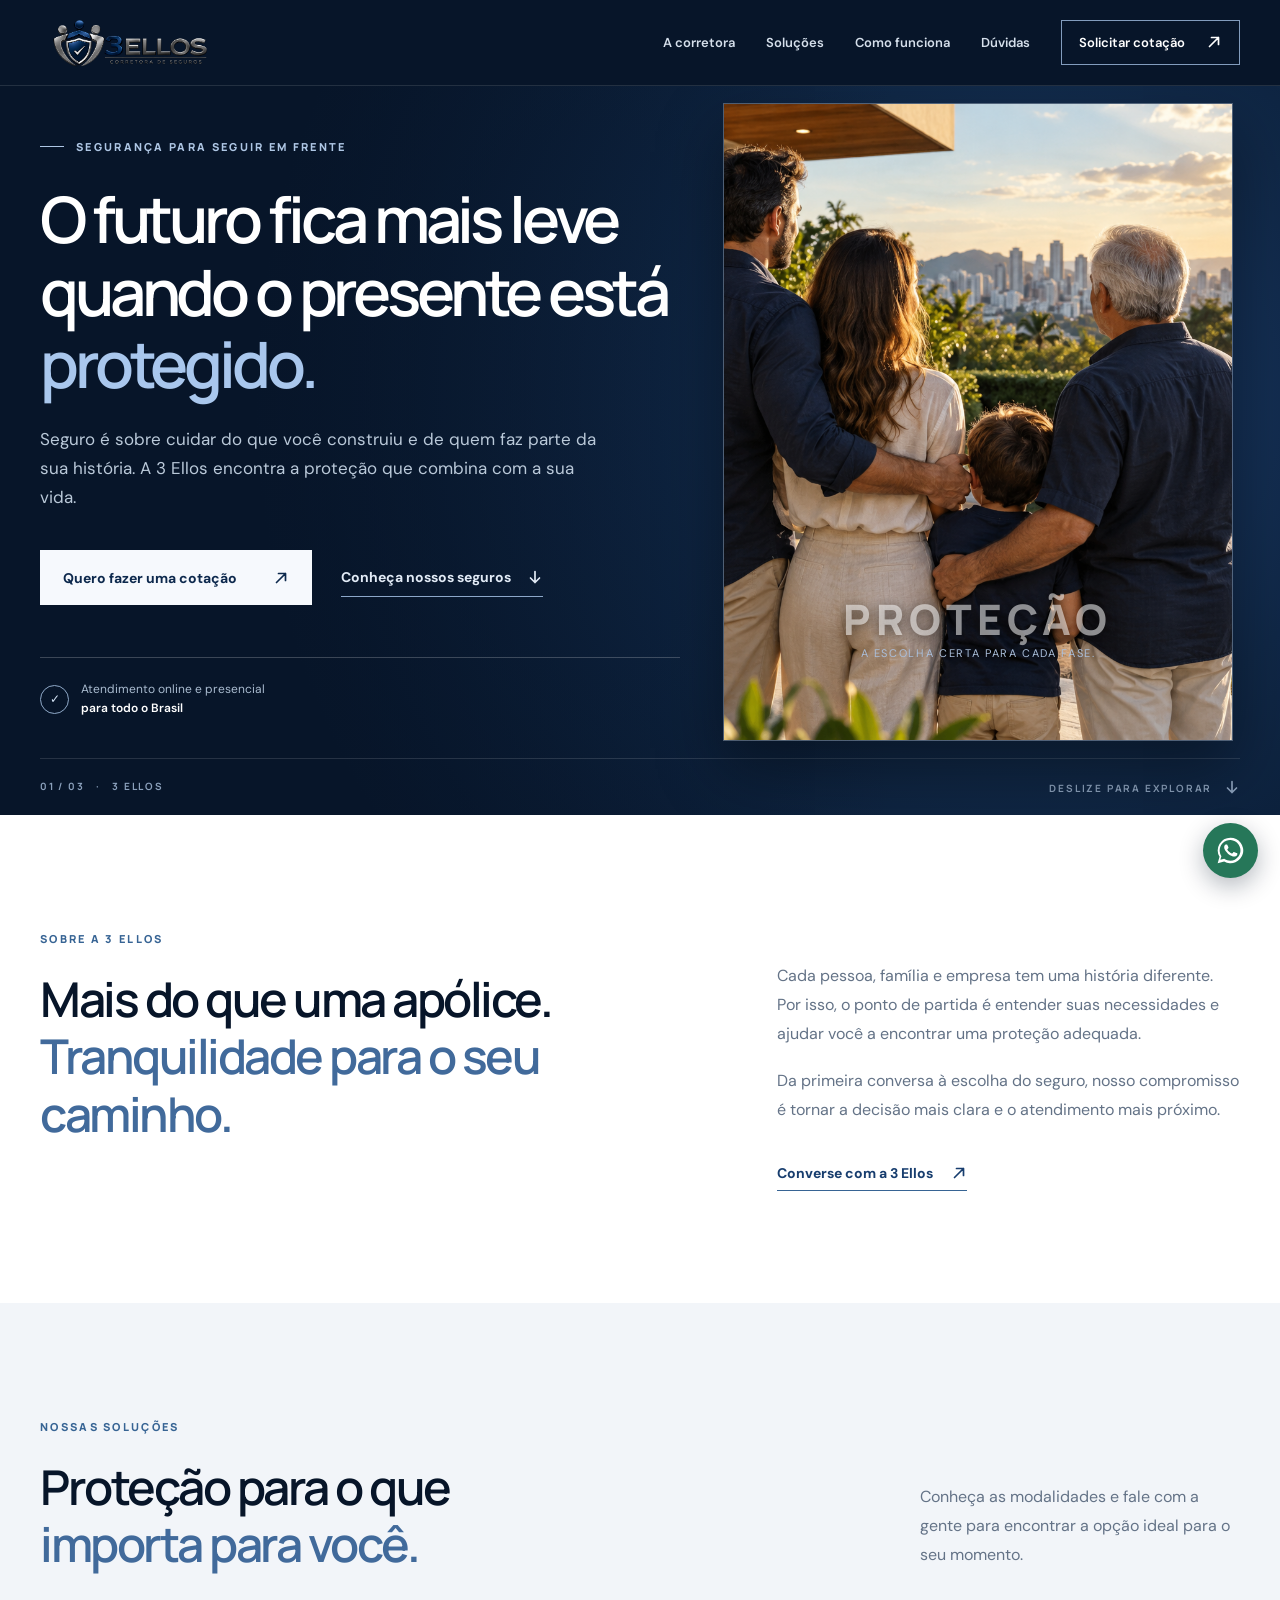
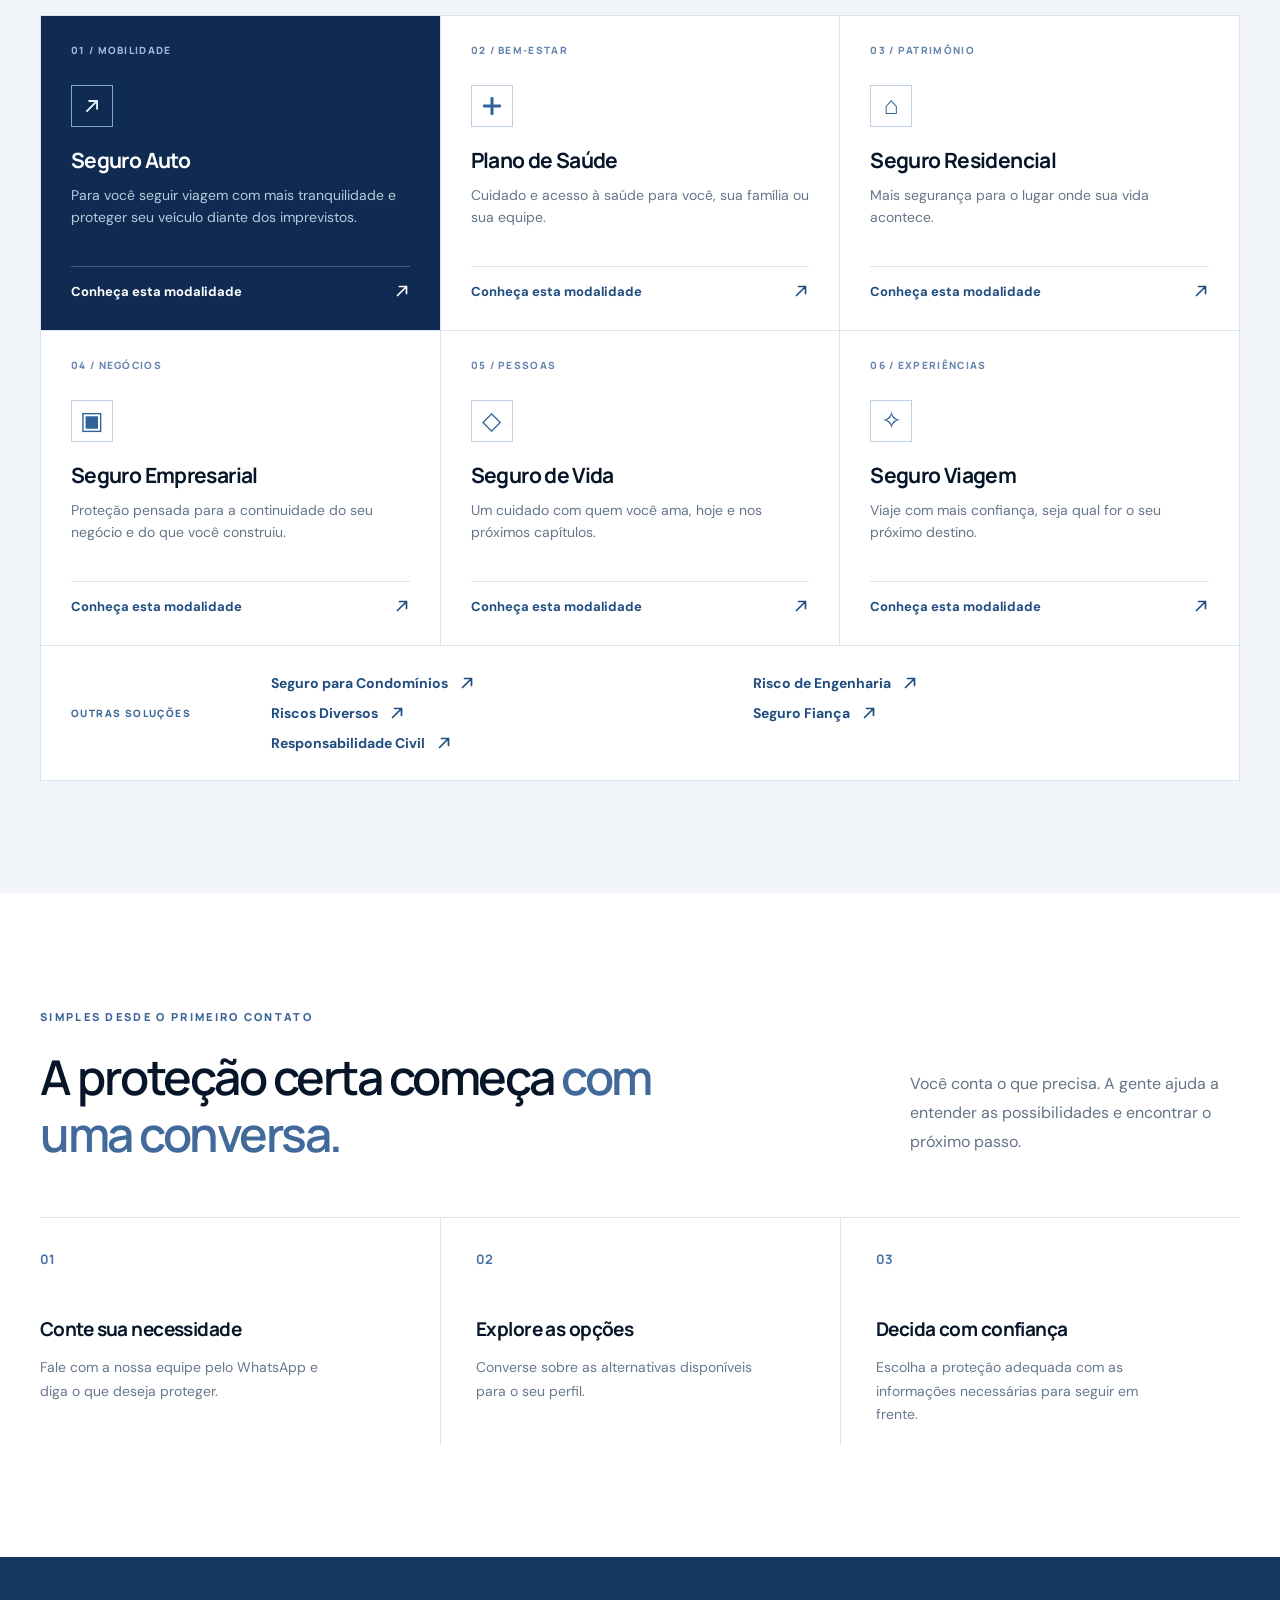
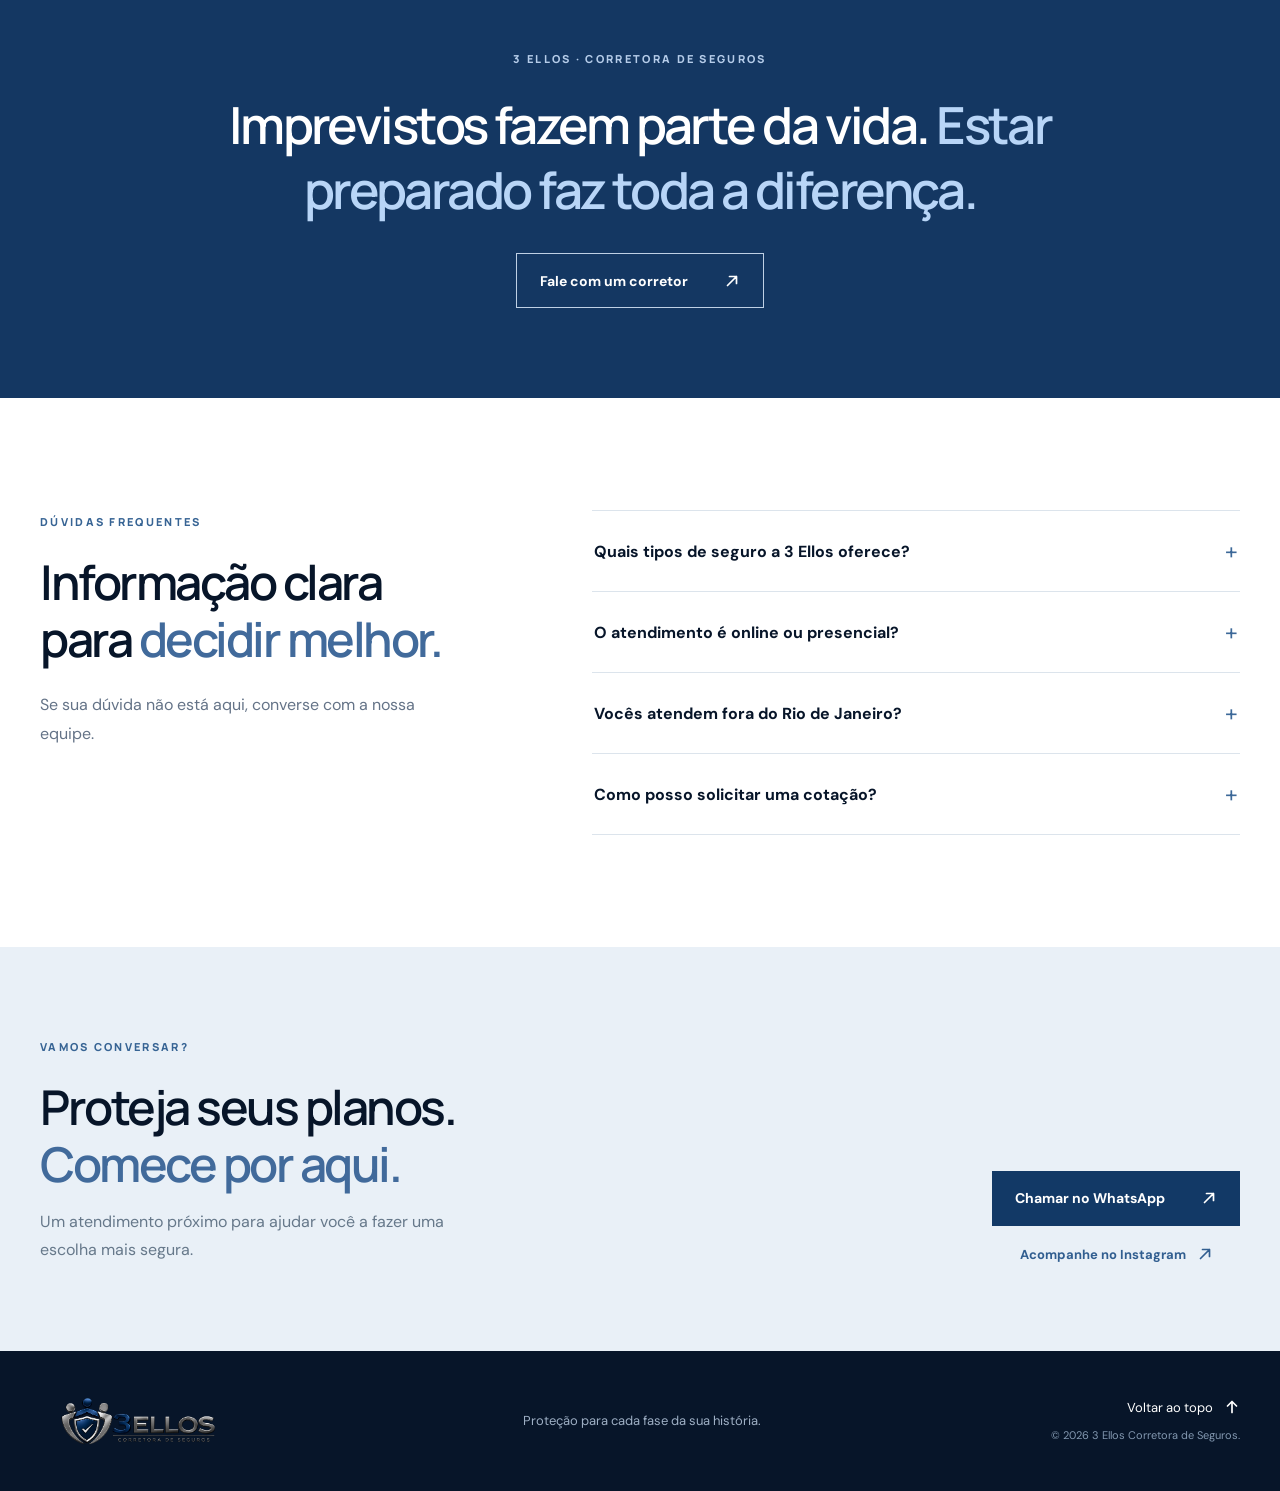
==== commit 36e8b168: "alterações do mobile e foto" ====
--- a/index.html
+++ b/index.html
@@ -110,7 +110,9 @@
           </article>
           <article class="service-card">
             <span class="card-num">02 / BEM-ESTAR</span>
-            <div class="service-symbol" aria-hidden="true">✳</div>
+            <div class="service-symbol" aria-hidden="true">
+              <span class="service-health-icon"></span>
+            </div>
             <h3>Plano de Saúde</h3>
             <p>Cuidado e acesso à saúde para você, sua família ou sua equipe.</p>
             <a href="saude.html">Conheça esta modalidade <span class="icon icon-diagonal" aria-hidden="true"></span></a>
--- a/style.css
+++ b/style.css
@@ -1122,3 +1122,87 @@
     animation-duration: 0.01ms !important;
   }
 }
+/* Setas alinhadas, com traço contínuo */
+.icon {
+  display: inline-block;
+  width: 16px;
+  height: 16px;
+  flex: 0 0 16px;
+  vertical-align: -3px;
+  margin-left: 8px;
+  position: static;
+  background-color: currentColor;
+  -webkit-mask-position: center;
+  mask-position: center;
+  -webkit-mask-size: contain;
+  mask-size: contain;
+  -webkit-mask-repeat: no-repeat;
+  mask-repeat: no-repeat;
+}
+
+.icon::before,
+.icon::after {
+  content: none !important;
+}
+
+.icon-diagonal {
+  -webkit-mask-image: url("data:image/svg+xml,%3Csvg xmlns='http://www.w3.org/2000/svg' viewBox='0 0 16 16'%3E%3Cpath d='M3.5 12.5 12.5 3.5M5.5 3.5h7v7' fill='none' stroke='black' stroke-width='1.7' stroke-linecap='round' stroke-linejoin='round'/%3E%3C/svg%3E");
+  mask-image: url("data:image/svg+xml,%3Csvg xmlns='http://www.w3.org/2000/svg' viewBox='0 0 16 16'%3E%3Cpath d='M3.5 12.5 12.5 3.5M5.5 3.5h7v7' fill='none' stroke='black' stroke-width='1.7' stroke-linecap='round' stroke-linejoin='round'/%3E%3C/svg%3E");
+}
+
+.icon-down {
+  -webkit-mask-image: url("data:image/svg+xml,%3Csvg xmlns='http://www.w3.org/2000/svg' viewBox='0 0 16 16'%3E%3Cpath d='M8 2.5v11M3.5 9l4.5 4.5L12.5 9' fill='none' stroke='black' stroke-width='1.7' stroke-linecap='round' stroke-linejoin='round'/%3E%3C/svg%3E");
+  mask-image: url("data:image/svg+xml,%3Csvg xmlns='http://www.w3.org/2000/svg' viewBox='0 0 16 16'%3E%3Cpath d='M8 2.5v11M3.5 9l4.5 4.5L12.5 9' fill='none' stroke='black' stroke-width='1.7' stroke-linecap='round' stroke-linejoin='round'/%3E%3C/svg%3E");
+}
+
+.icon-up {
+  -webkit-mask-image: url("data:image/svg+xml,%3Csvg xmlns='http://www.w3.org/2000/svg' viewBox='0 0 16 16'%3E%3Cpath d='M8 13.5v-11M3.5 7l4.5-4.5L12.5 7' fill='none' stroke='black' stroke-width='1.7' stroke-linecap='round' stroke-linejoin='round'/%3E%3C/svg%3E");
+  mask-image: url("data:image/svg+xml,%3Csvg xmlns='http://www.w3.org/2000/svg' viewBox='0 0 16 16'%3E%3Cpath d='M8 13.5v-11M3.5 7l4.5-4.5L12.5 7' fill='none' stroke='black' stroke-width='1.7' stroke-linecap='round' stroke-linejoin='round'/%3E%3C/svg%3E");
+}
+
+.service-symbol .icon {
+  margin-left: 0;
+  width: 18px;
+  height: 18px;
+  flex-basis: 18px;
+}
+/* Ícone do Plano de Saúde */
+.service-health-icon {
+  position: relative;
+  display: block;
+  width: 20px;
+  height: 20px;
+  color: currentColor;
+}
+
+.service-health-icon::before,
+.service-health-icon::after {
+  content: "";
+  position: absolute;
+  top: 50%;
+  left: 50%;
+  background: currentColor;
+  border-radius: 1px;
+  transform: translate(-50%, -50%);
+}
+
+.service-health-icon::before {
+  width: 18px;
+  height: 3px;
+}
+
+.service-health-icon::after {
+  width: 3px;
+  height: 18px;
+}
+
+/* Remove a foto da abertura apenas no celular */
+@media (max-width: 900px) {
+  .hero-art {
+    display: none;
+  }
+
+  .hero-bottom {
+    margin-top: 42px;
+  }
+}
